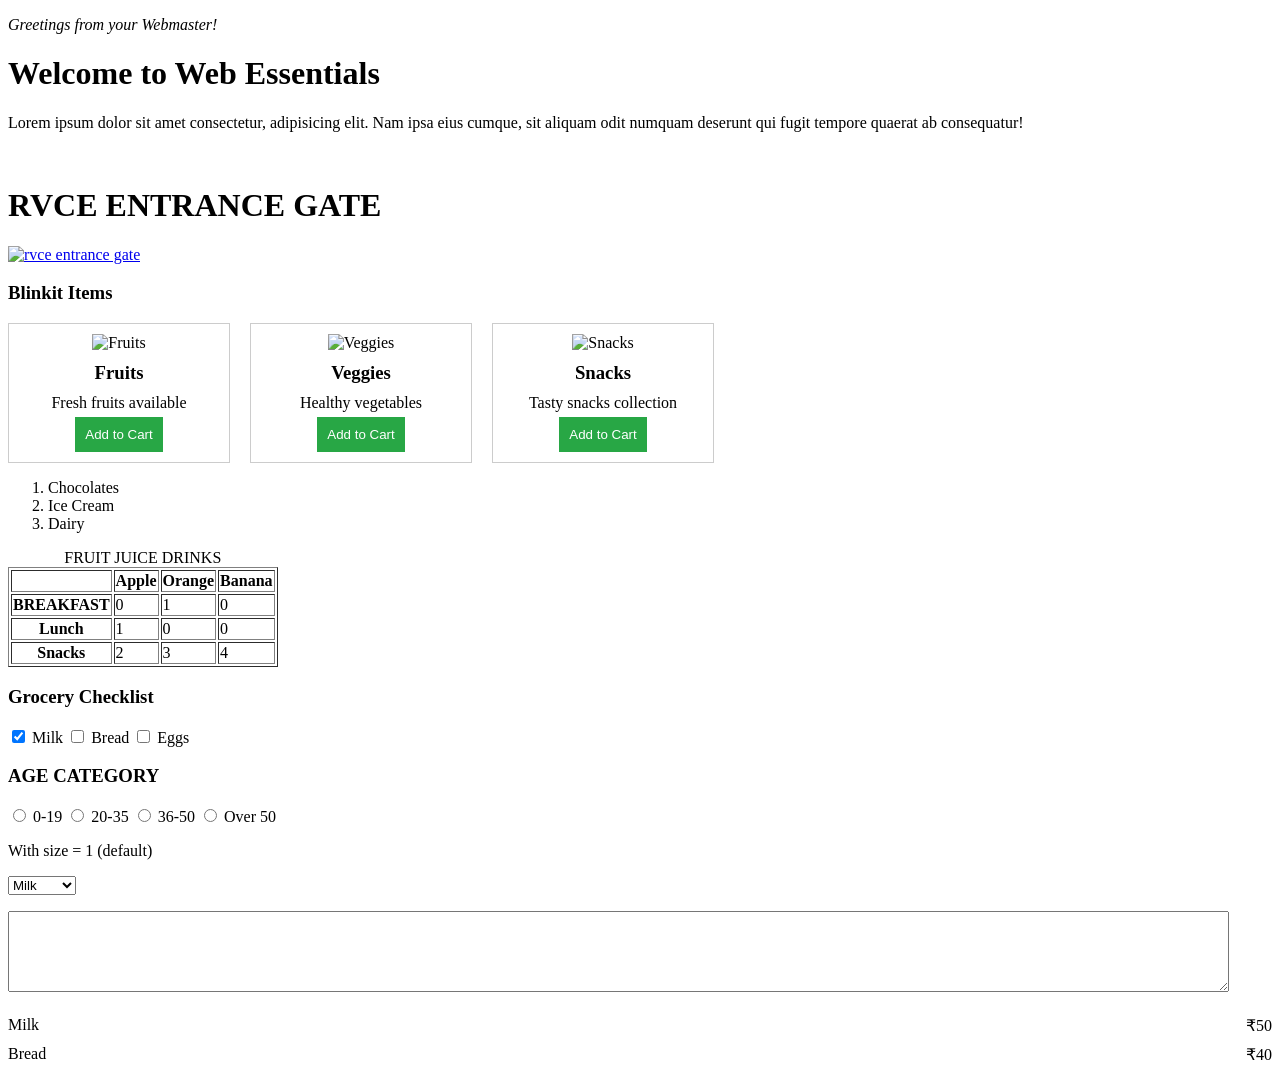
==== index.html @ 0eb3ab7f "first commit" ====
<!DOCTYPE html>
<html xmlns="https://www.w3.org/1999/xhtml">
<head>
    <title>Our first document</title>
    <link rel="stylesheet" href="style.css">
</head>

<body>

    <p><i>Greetings from your Webmaster!</i></p>

    <h1>Welcome to Web Essentials</h1>

    <p>
        Lorem ipsum dolor sit amet consectetur, adipisicing elit. Nam ipsa eius cumque,
        sit aliquam odit numquam deserunt qui fugit tempore quaerat ab consequatur!
    </p>

    <br>

    <h1>RVCE ENTRANCE GATE</h1>

    <a href="https://www.google.com/" target="_blank">
        <img src="rvce entrance pic.jpg"
             alt="rvce entrance gate"
             height="200">
    </a>

    <h3>Blinkit Items</h3>

    <!-- Added classes here -->
    <div class="groceries">

        <div class="grocery-item">
            <img src="apple.jpg" alt="Fruits">
            <h3>Fruits</h3>
            <p>Fresh fruits available</p>
            <button>Add to Cart</button>
        </div>

        <div class="grocery-item">
            <img src="vegetables.jpg" alt="Veggies">
            <h3>Veggies</h3>
            <p>Healthy vegetables</p>
            <button>Add to Cart</button>
        </div>

        <div class="grocery-item">
            <img src="snacks.jpg" alt="Snacks">
            <h3>Snacks</h3>
            <p>Tasty snacks collection</p>
            <button>Add to Cart</button>
        </div>

    </div>

    <ol>
        <li>Chocolates</li>
        <li>Ice Cream</li>
        <li>Dairy</li>
    </ol>

    <table border="1">

        <caption>FRUIT JUICE DRINKS</caption>

        <tr>
            <th></th>
            <th>Apple</th>
            <th>Orange</th>
            <th>Banana</th>
        </tr>

        <tr>
            <th>BREAKFAST</th>
            <td>0</td>
            <td>1</td>
            <td>0</td>
        </tr>

        <tr>
            <th>Lunch</th>
            <td>1</td>
            <td>0</td>
            <td>0</td>
        </tr>

        <tr>
            <th>Snacks</th>
            <td>2</td>
            <td>3</td>
            <td>4</td>
        </tr>

    </table>

    <h3>Grocery Checklist</h3>

    <form action="">
        <p>
            <input type="checkbox" name="groceries" value="milk" checked> Milk
            <input type="checkbox" name="groceries" value="bread"> Bread
            <input type="checkbox" name="groceries" value="eggs"> Eggs
        </p>
    </form>

    <h3>AGE CATEGORY</h3>

    <form action="">
        <p>
            <input type="radio" name="age" value="under20"> 0-19
            <input type="radio" name="age" value="20-35"> 20-35
            <input type="radio" name="age" value="36-50"> 36-50
            <input type="radio" name="age" value="over50"> Over 50
        </p>
    </form>

    <form action="">
        <p>
            With size = 1 (default)
        </p>

        <select name="groceries">
            <option>Milk</option>
            <option>Bread</option>
            <option>Eggs</option>
            <option>Cheese</option>
        </select>
    </form>

    <form action="">
        <p>
            <textarea name="aspirants" rows="5" cols="150"></textarea>
        </p>
    </form>

    <!-- Cart Section -->
    <div class="cart">
        <div class="cart-item">
            <span>Milk</span>
            <span>₹50</span>
        </div>

        <div class="cart-item">
            <span>Bread</span>
            <span>₹40</span>
        </div>
    </div>

</body>
</html>
---- style.css ----
.groceries {
  display: flex;
  flex-wrap: wrap;
  gap: 20px;
}
.grocery-item {
  border: 1px solid #ccc;
  padding: 10px;
  width: 200px;
  text-align: center;
}
.grocery-item img {
  max-width: 100%;
  height: auto;
}
.grocery-item h3 {
  margin: 10px 0;
}
.grocery-item p {
  margin: 5px 0;
}
.grocery-item button {
  background-color: #28a745;
  color: white;
  border: none;
  padding: 10px;
  cursor: pointer;
}
.grocery-item button:hover {
  background-color: #218838;
}
.cart {
  margin-top: 20px;
}
.cart-item {
  display: flex;
  justify-content: space-between;
  margin-bottom: 10px;
}
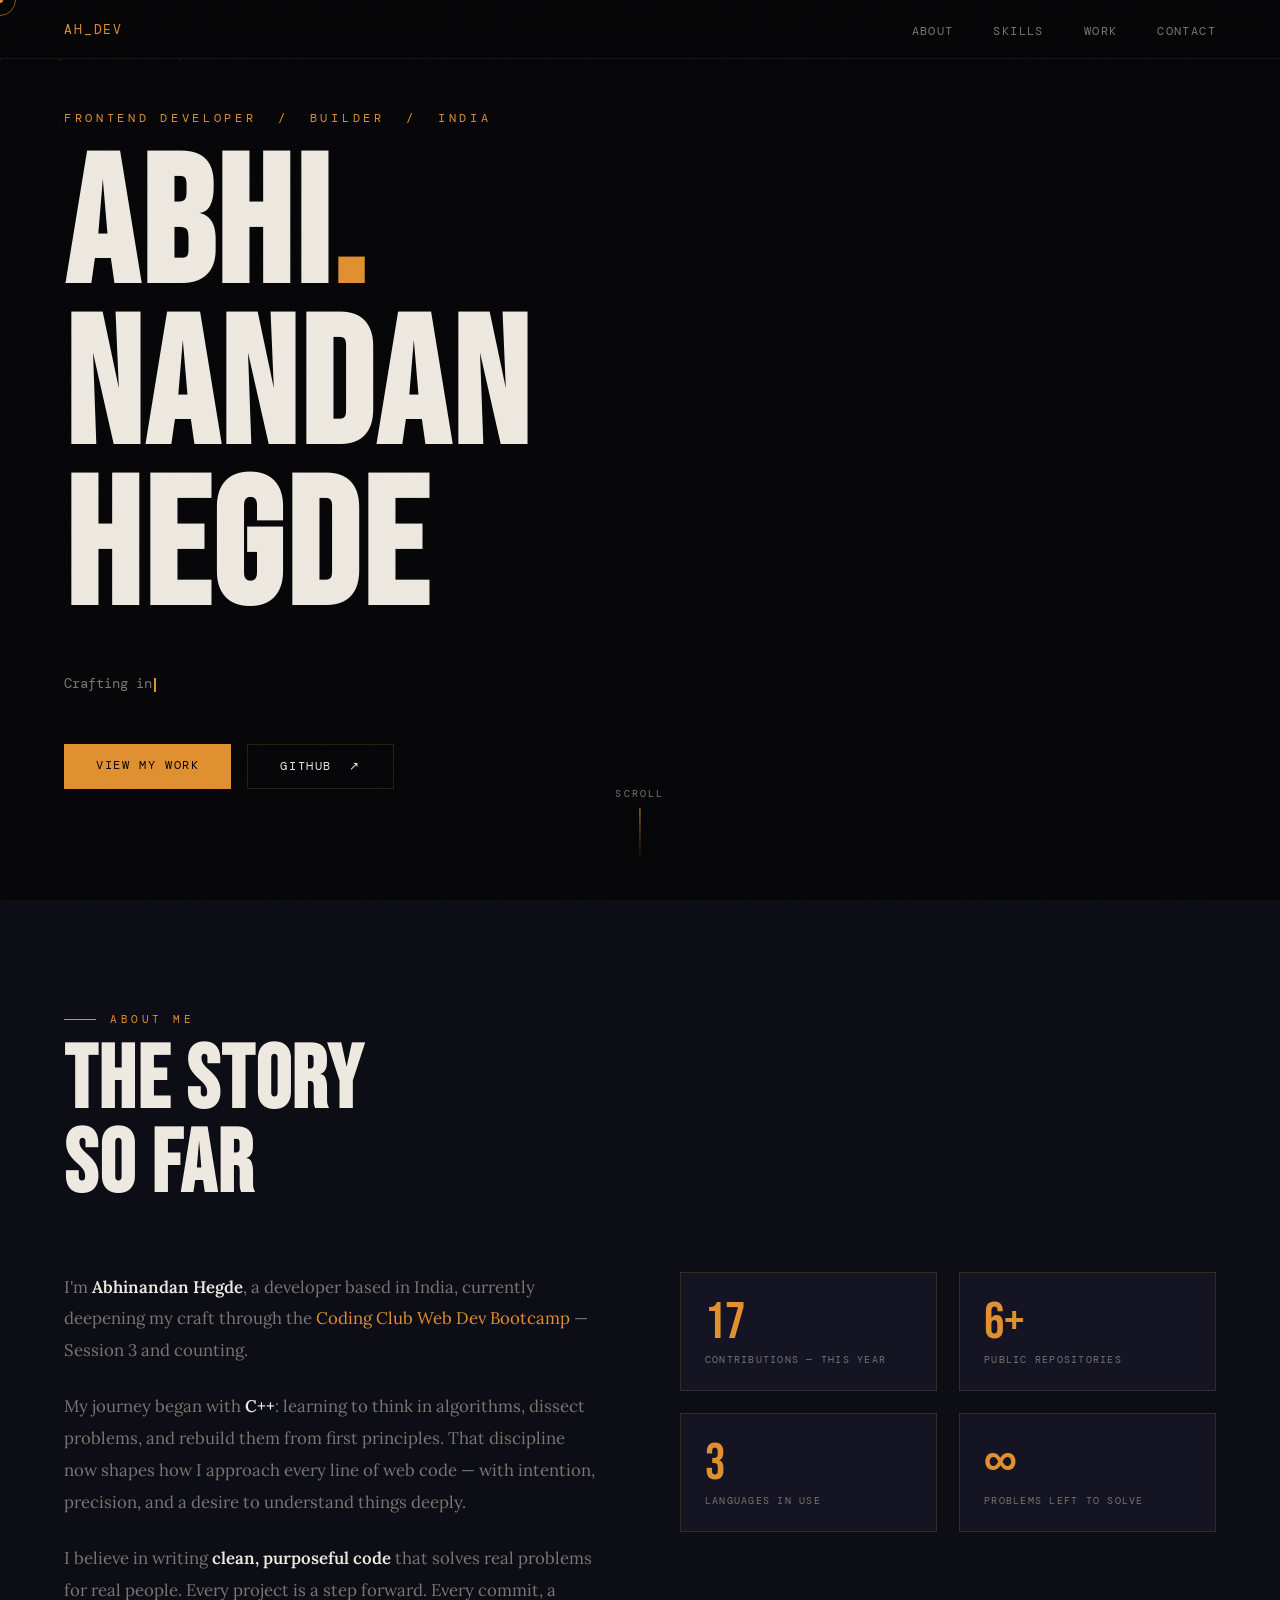
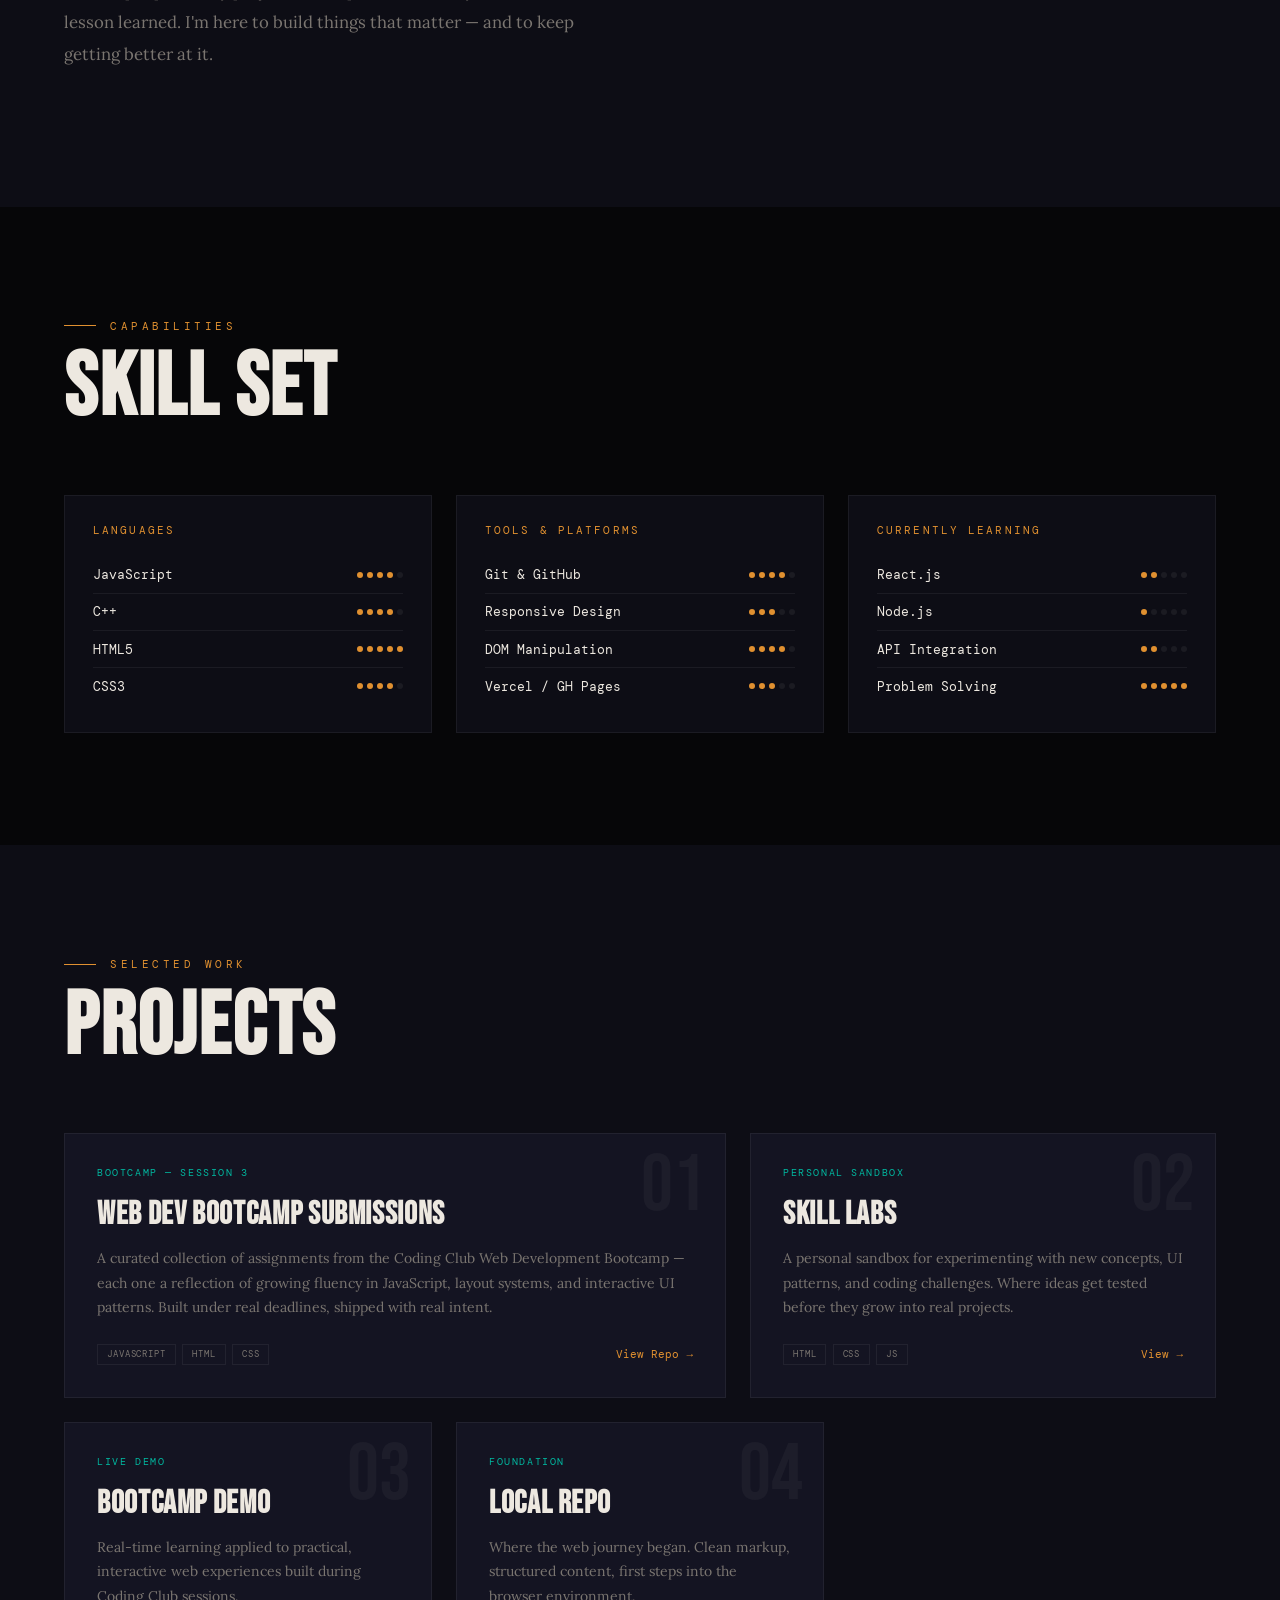
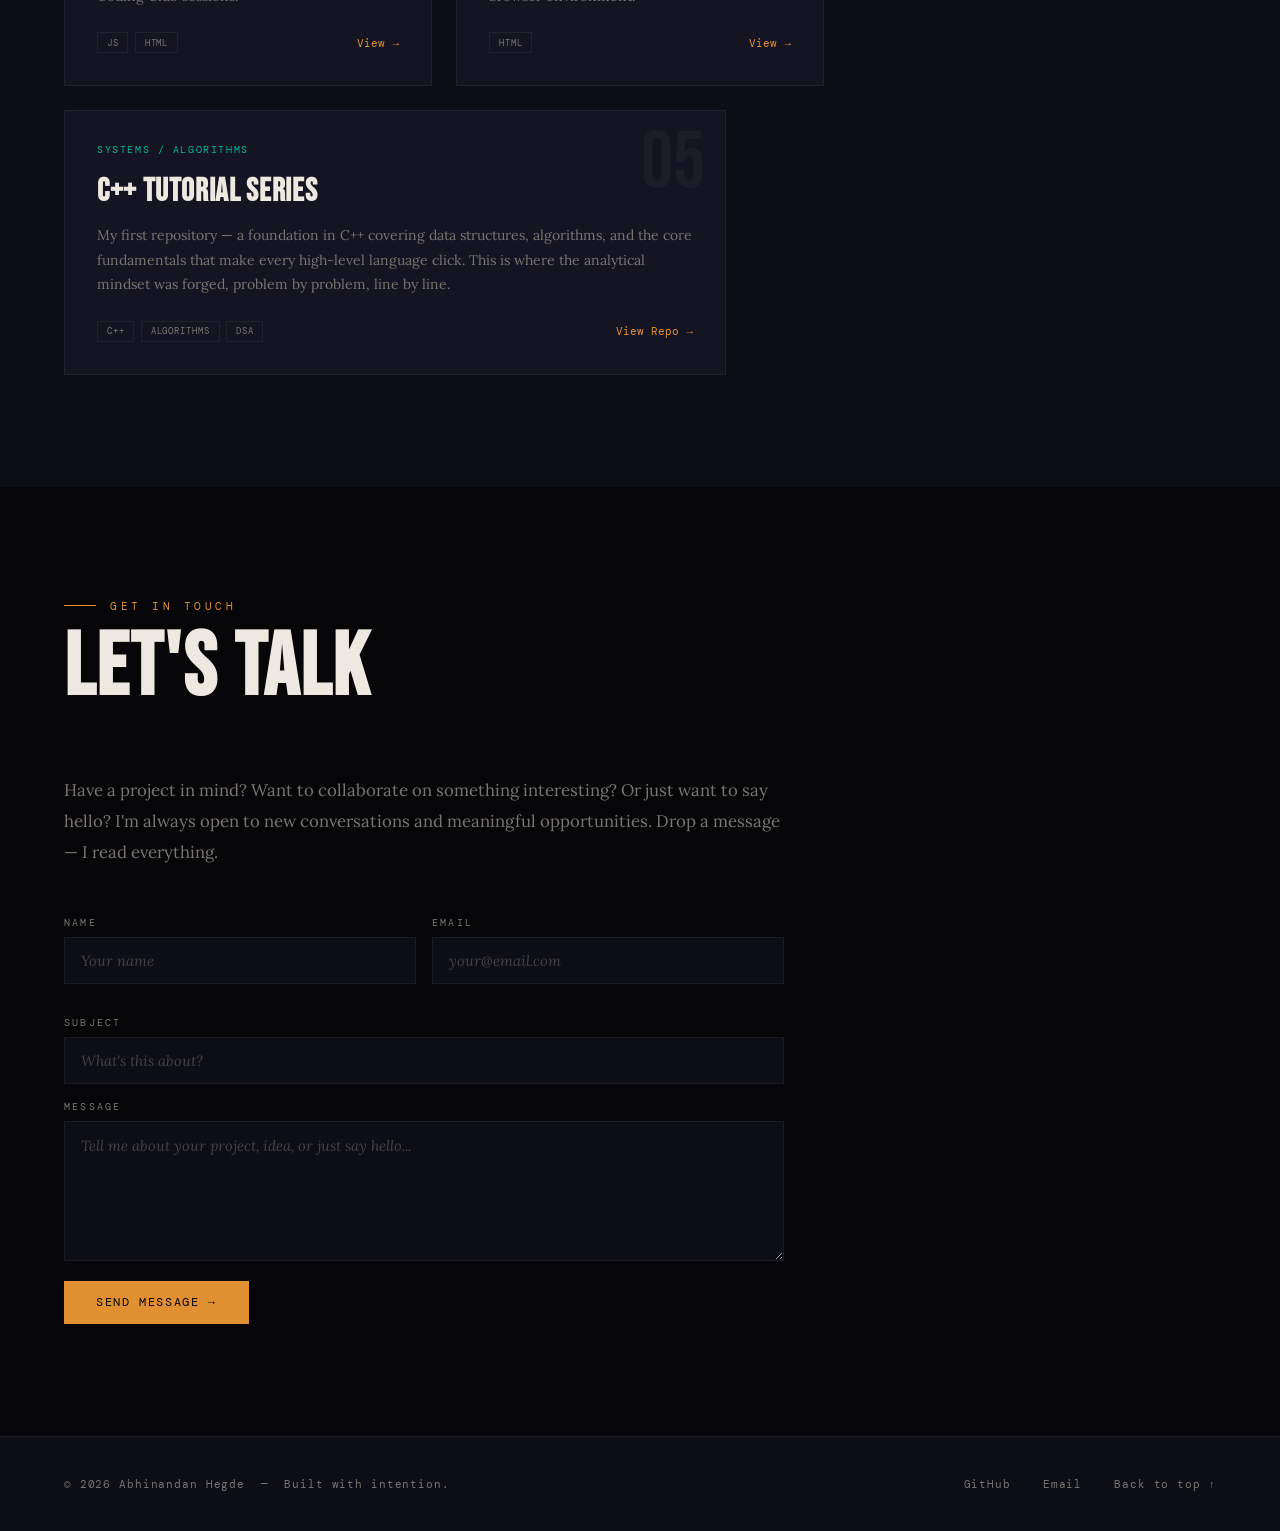
==== commit 93bf9dff: "Rename portfolio.html to index.html" ====
--- a/index.html
+++ b/index.html
@@ -1,151 +1,869 @@
 <!DOCTYPE html>
-<html xmlns="https://www.w3.org/1999/xhtml">
+<html lang="en">
 <head>
-    <title>Our first document</title>
-    <link rel="stylesheet" href="style.css">
+  <meta charset="UTF-8">
+  <meta name="viewport" content="width=device-width, initial-scale=1.0">
+  <title>Abhinandan Hegde — Developer</title>
+  <meta name="description" content="Frontend developer crafting clean, intentional web experiences.">
+  <link rel="preconnect" href="https://fonts.googleapis.com">
+  <link href="https://fonts.googleapis.com/css2?family=Bebas+Neue&family=DM+Mono:ital,wght@0,300;0,400;0,500;1,300&family=Lora:ital,wght@0,400;0,600;1,400&display=swap" rel="stylesheet">
+  <style>
+    *, *::before, *::after { margin: 0; padding: 0; box-sizing: border-box; }
+
+    :root {
+      --bg:     #060608;
+      --bg2:    #0D0D15;
+      --bg3:    #141422;
+      --gold:   #E09030;
+      --gold-d: rgba(224,144,48,0.12);
+      --teal:   #00B8A0;
+      --text:   #EDE8E0;
+      --muted:  #7A7570;
+      --bdr:    rgba(224,144,48,0.18);
+      --bdrs:   rgba(255,255,255,0.06);
+    }
+
+    html { scroll-behavior: smooth; }
+
+    body {
+      background: var(--bg);
+      color: var(--text);
+      font-family: 'Lora', Georgia, serif;
+      overflow-x: hidden;
+      cursor: none;
+    }
+
+    /* ─── CURSOR ─────────────────────────────── */
+    #cd {
+      width: 6px; height: 6px;
+      background: var(--gold);
+      border-radius: 50%;
+      position: fixed;
+      pointer-events: none;
+      z-index: 9999;
+      transform: translate(-50%,-50%);
+    }
+    #cr {
+      width: 32px; height: 32px;
+      border: 1px solid rgba(224,144,48,.6);
+      border-radius: 50%;
+      position: fixed;
+      pointer-events: none;
+      z-index: 9998;
+      transform: translate(-50%,-50%);
+      transition: width .2s, height .2s, border-color .2s;
+    }
+
+    /* ─── NAV ────────────────────────────────── */
+    nav {
+      position: fixed;
+      inset: 0 0 auto;
+      z-index: 200;
+      padding: 1.2rem 4rem;
+      display: flex;
+      justify-content: space-between;
+      align-items: center;
+      backdrop-filter: blur(16px);
+      -webkit-backdrop-filter: blur(16px);
+      background: rgba(6,6,8,.72);
+      border-bottom: 1px solid var(--bdrs);
+    }
+    .nav-logo {
+      font-family: 'DM Mono', monospace;
+      font-size: .82rem;
+      letter-spacing: .14em;
+      color: var(--gold);
+      text-decoration: none;
+    }
+    .nav-links { display: flex; gap: 2.5rem; list-style: none; }
+    .nav-links a {
+      font-family: 'DM Mono', monospace;
+      font-size: .72rem;
+      letter-spacing: .12em;
+      color: var(--muted);
+      text-decoration: none;
+      text-transform: uppercase;
+      transition: color .2s;
+    }
+    .nav-links a:hover { color: var(--text); }
+
+    /* ─── HERO ───────────────────────────────── */
+    #hero {
+      position: relative;
+      height: 100vh;
+      display: flex;
+      flex-direction: column;
+      justify-content: center;
+      padding: 0 4rem;
+      overflow: hidden;
+    }
+    #hc {
+      position: absolute;
+      inset: 0;
+      opacity: .45;
+    }
+    .h-eye {
+      font-family: 'DM Mono', monospace;
+      font-size: .72rem;
+      letter-spacing: .32em;
+      color: var(--gold);
+      text-transform: uppercase;
+      margin-bottom: 1.4rem;
+      opacity: 0;
+      animation: fu .8s ease .3s forwards;
+      position: relative; z-index: 2;
+    }
+    .h-title {
+      font-family: 'Bebas Neue', sans-serif;
+      font-size: clamp(5rem, 14vw, 12rem);
+      line-height: .9;
+      letter-spacing: .02em;
+      color: var(--text);
+      position: relative; z-index: 2;
+      opacity: 0;
+      animation: fu .9s ease .5s forwards;
+    }
+    .h-title .ac { color: var(--gold); }
+    .h-sub {
+      margin-top: 2.4rem;
+      font-family: 'DM Mono', monospace;
+      font-size: .88rem;
+      color: var(--muted);
+      max-width: 520px;
+      line-height: 1.8;
+      position: relative; z-index: 2;
+      min-height: 1.8em;
+      opacity: 0;
+      animation: fu .9s ease .7s forwards;
+    }
+    .cb {
+      display: inline-block;
+      width: 2px; height: 1em;
+      background: var(--gold);
+      margin-left: 2px;
+      vertical-align: text-bottom;
+      animation: blink 1s step-end infinite;
+    }
+    .h-cta {
+      margin-top: 3rem;
+      display: flex;
+      gap: 1rem;
+      position: relative; z-index: 2;
+      opacity: 0;
+      animation: fu .9s ease .9s forwards;
+    }
+    .btn-p {
+      font-family: 'DM Mono', monospace;
+      font-size: .72rem;
+      letter-spacing: .14em;
+      text-transform: uppercase;
+      color: var(--bg);
+      background: var(--gold);
+      border: none;
+      padding: .85rem 2rem;
+      text-decoration: none;
+      display: inline-block;
+      transition: transform .2s, box-shadow .2s;
+    }
+    .btn-p:hover { transform: translateY(-3px); box-shadow: 0 10px 32px rgba(224,144,48,.38); }
+    .btn-g {
+      font-family: 'DM Mono', monospace;
+      font-size: .72rem;
+      letter-spacing: .14em;
+      text-transform: uppercase;
+      color: var(--text);
+      background: transparent;
+      border: 1px solid var(--bdr);
+      padding: .85rem 2rem;
+      text-decoration: none;
+      display: inline-block;
+      transition: border-color .2s, color .2s;
+    }
+    .btn-g:hover { border-color: rgba(224,144,48,.55); color: var(--gold); }
+    .h-scroll {
+      position: absolute;
+      bottom: 2.5rem;
+      left: 50%;
+      transform: translateX(-50%);
+      display: flex;
+      flex-direction: column;
+      align-items: center;
+      gap: .5rem;
+      opacity: 0;
+      animation: fi 1s ease 1.4s forwards;
+    }
+    .h-scroll span {
+      font-family: 'DM Mono', monospace;
+      font-size: .62rem;
+      letter-spacing: .22em;
+      color: var(--muted);
+      text-transform: uppercase;
+    }
+    .h-line {
+      width: 1px; height: 52px;
+      background: linear-gradient(to bottom, var(--gold), transparent);
+      animation: sline 1.6s ease-in-out infinite;
+    }
+
+    /* ─── SECTIONS ───────────────────────────── */
+    section { padding: 7rem 4rem; position: relative; }
+    .s-lbl {
+      font-family: 'DM Mono', monospace;
+      font-size: .68rem;
+      letter-spacing: .32em;
+      color: var(--gold);
+      text-transform: uppercase;
+      margin-bottom: .9rem;
+      display: flex;
+      align-items: center;
+      gap: .9rem;
+    }
+    .s-lbl::before {
+      content: '';
+      display: block;
+      width: 2rem; height: 1px;
+      background: var(--gold);
+    }
+    .s-title {
+      font-family: 'Bebas Neue', sans-serif;
+      font-size: clamp(3rem, 7vw, 5.5rem);
+      line-height: .95;
+      letter-spacing: .02em;
+      color: var(--text);
+      margin-bottom: 4rem;
+    }
+
+    /* ─── ABOUT ──────────────────────────────── */
+    #about { background: var(--bg2); }
+    .ag {
+      display: grid;
+      grid-template-columns: 1fr 1fr;
+      gap: 5rem;
+      align-items: start;
+    }
+    .at p {
+      font-size: 1.05rem;
+      line-height: 1.9;
+      color: var(--muted);
+      margin-bottom: 1.5rem;
+    }
+    .at strong { color: var(--text); font-weight: 600; }
+    .at em { color: var(--gold); font-style: normal; }
+    .ast {
+      display: grid;
+      grid-template-columns: 1fr 1fr;
+      gap: 1.4rem;
+    }
+    .sc {
+      background: var(--bg3);
+      border: 1px solid var(--bdr);
+      padding: 1.5rem;
+      position: relative;
+      overflow: hidden;
+      transition: border-color .3s, transform .3s, box-shadow .3s;
+    }
+    .sc::after {
+      content: '';
+      position: absolute;
+      inset: 0;
+      background: linear-gradient(135deg, var(--gold-d), transparent);
+      opacity: 0;
+      transition: opacity .3s;
+    }
+    .sc:hover {
+      border-color: rgba(224,144,48,.5);
+      transform: translateY(-4px);
+      box-shadow: 0 16px 48px rgba(0,0,0,.45), 0 0 0 1px rgba(224,144,48,.08);
+    }
+    .sc:hover::after { opacity: 1; }
+    .sn {
+      font-family: 'Bebas Neue', sans-serif;
+      font-size: 3.2rem;
+      color: var(--gold);
+      line-height: 1;
+      position: relative; z-index: 1;
+    }
+    .sl {
+      font-family: 'DM Mono', monospace;
+      font-size: .65rem;
+      letter-spacing: .12em;
+      color: var(--muted);
+      text-transform: uppercase;
+      margin-top: .3rem;
+      position: relative; z-index: 1;
+    }
+
+    /* ─── SKILLS ─────────────────────────────── */
+    #skills { background: var(--bg); }
+    .skc {
+      display: grid;
+      grid-template-columns: repeat(auto-fit, minmax(260px, 1fr));
+      gap: 1.5rem;
+    }
+    .skg {
+      background: var(--bg2);
+      border: 1px solid var(--bdrs);
+      padding: 1.75rem;
+      transition: border-color .3s;
+    }
+    .skg:hover { border-color: var(--bdr); }
+    .skg-t {
+      font-family: 'DM Mono', monospace;
+      font-size: .66rem;
+      letter-spacing: .2em;
+      color: var(--gold);
+      text-transform: uppercase;
+      margin-bottom: 1.25rem;
+    }
+    .ski {
+      display: flex;
+      justify-content: space-between;
+      align-items: center;
+      padding: .6rem 0;
+      border-bottom: 1px solid var(--bdrs);
+    }
+    .ski:last-child { border-bottom: none; }
+    .sk-n {
+      font-family: 'DM Mono', monospace;
+      font-size: .82rem;
+      color: var(--text);
+    }
+    .sk-d { display: flex; gap: 4px; }
+    .d { width: 6px; height: 6px; border-radius: 50%; background: var(--bdrs); }
+    .d.on { background: var(--gold); }
+
+    /* ─── PROJECTS ───────────────────────────── */
+    #projects { background: var(--bg2); }
+    .pg {
+      display: grid;
+      grid-template-columns: repeat(12, 1fr);
+      gap: 1.5rem;
+    }
+    .pc {
+      background: var(--bg3);
+      border: 1px solid var(--bdrs);
+      padding: 2rem;
+      position: relative;
+      overflow: hidden;
+      transition: border-color .3s, transform .3s, box-shadow .3s;
+      text-decoration: none;
+      display: block;
+      color: inherit;
+    }
+    .pc::before {
+      content: '';
+      position: absolute;
+      top: 0; left: 0; right: 0;
+      height: 2px;
+      background: var(--gold);
+      transform: scaleX(0);
+      transform-origin: left;
+      transition: transform .4s ease;
+    }
+    .pc:hover::before { transform: scaleX(1); }
+    .pc:hover {
+      border-color: var(--bdr);
+      transform: translateY(-5px);
+      box-shadow: 0 24px 64px rgba(0,0,0,.55),
+                  -3px 0 0 0 rgba(224,144,48,.07),
+                   3px 0 0 0 rgba(224,144,48,.07);
+    }
+    .pc.lg { grid-column: span 7; }
+    .pc.md { grid-column: span 5; }
+    .pc.sm { grid-column: span 4; }
+    .pc-n {
+      font-family: 'Bebas Neue', sans-serif;
+      font-size: 5rem;
+      color: rgba(255,255,255,.04);
+      line-height: 1;
+      position: absolute;
+      top: .75rem; right: 1.25rem;
+      transition: color .3s;
+      user-select: none;
+    }
+    .pc:hover .pc-n { color: rgba(224,144,48,.07); }
+    .pc-tag {
+      font-family: 'DM Mono', monospace;
+      font-size: .62rem;
+      letter-spacing: .16em;
+      color: var(--teal);
+      text-transform: uppercase;
+      margin-bottom: 1rem;
+    }
+    .pc-title {
+      font-family: 'Bebas Neue', sans-serif;
+      font-size: 2rem;
+      letter-spacing: .02em;
+      color: var(--text);
+      margin-bottom: .75rem;
+    }
+    .pc-desc {
+      font-size: .875rem;
+      line-height: 1.75;
+      color: var(--muted);
+      margin-bottom: 1.5rem;
+    }
+    .pc-foot {
+      display: flex;
+      justify-content: space-between;
+      align-items: center;
+      flex-wrap: wrap;
+      gap: .5rem;
+    }
+    .pc-tech { display: flex; gap: .4rem; flex-wrap: wrap; }
+    .tp {
+      font-family: 'DM Mono', monospace;
+      font-size: .58rem;
+      letter-spacing: .1em;
+      padding: .22rem .55rem;
+      border: 1px solid var(--bdrs);
+      color: var(--muted);
+      text-transform: uppercase;
+    }
+    .pc-lnk {
+      font-family: 'DM Mono', monospace;
+      font-size: .68rem;
+      color: var(--gold);
+      display: flex;
+      align-items: center;
+      gap: .3rem;
+      text-decoration: none;
+      transition: gap .2s;
+    }
+    .pc-lnk:hover { gap: .6rem; }
+
+    /* ─── CONTACT ────────────────────────────── */
+    #contact { background: var(--bg); }
+    .cw { max-width: 720px; }
+    .c-intro {
+      font-size: 1.05rem;
+      line-height: 1.85;
+      color: var(--muted);
+      margin-bottom: 3rem;
+    }
+    .fr {
+      display: grid;
+      grid-template-columns: 1fr 1fr;
+      gap: 1rem;
+      margin-bottom: 1rem;
+    }
+    .fg { margin-bottom: 1rem; }
+    .fg label {
+      display: block;
+      font-family: 'DM Mono', monospace;
+      font-size: .62rem;
+      letter-spacing: .22em;
+      color: var(--muted);
+      text-transform: uppercase;
+      margin-bottom: .5rem;
+    }
+    .fg input,
+    .fg textarea {
+      width: 100%;
+      background: var(--bg2);
+      border: 1px solid var(--bdrs);
+      color: var(--text);
+      font-family: 'Lora', serif;
+      font-size: .92rem;
+      padding: .82rem 1rem;
+      outline: none;
+      transition: border-color .2s;
+    }
+    .fg textarea { resize: vertical; min-height: 140px; }
+    .fg input:focus,
+    .fg textarea:focus { border-color: rgba(224,144,48,.5); }
+    .fg input::placeholder,
+    .fg textarea::placeholder { color: var(--muted); opacity: .5; font-style: italic; }
+
+    /* ─── FOOTER ─────────────────────────────── */
+    footer {
+      background: var(--bg2);
+      border-top: 1px solid var(--bdrs);
+      padding: 2.5rem 4rem;
+      display: flex;
+      justify-content: space-between;
+      align-items: center;
+    }
+    .ft {
+      font-family: 'DM Mono', monospace;
+      font-size: .68rem;
+      color: var(--muted);
+      letter-spacing: .08em;
+    }
+    .fl { display: flex; gap: 2rem; }
+    .fl a {
+      font-family: 'DM Mono', monospace;
+      font-size: .68rem;
+      color: var(--muted);
+      text-decoration: none;
+      letter-spacing: .08em;
+      transition: color .2s;
+    }
+    .fl a:hover { color: var(--gold); }
+
+    /* ─── GRAIN OVERLAY ──────────────────────── */
+    body::after {
+      content: '';
+      position: fixed;
+      inset: 0;
+      pointer-events: none;
+      z-index: 9990;
+      opacity: .28;
+      background-image: url("data:image/svg+xml,%3Csvg xmlns='http://www.w3.org/2000/svg' width='300' height='300'%3E%3Cfilter id='n'%3E%3CfeTurbulence type='fractalNoise' baseFrequency='.85' numOctaves='4' stitchTiles='stitch'/%3E%3C/filter%3E%3Crect width='300' height='300' filter='url(%23n)' opacity='.06'/%3E%3C/svg%3E");
+    }
+
+    /* ─── ANIMATIONS ─────────────────────────── */
+    @keyframes fu {
+      from { opacity: 0; transform: translateY(28px); }
+      to   { opacity: 1; transform: translateY(0); }
+    }
+    @keyframes fi {
+      from { opacity: 0; }
+      to   { opacity: 1; }
+    }
+    @keyframes blink { 50% { opacity: 0; } }
+    @keyframes sline {
+      0%   { transform: scaleY(0); transform-origin: top; }
+      50%  { transform: scaleY(1); transform-origin: top; }
+      51%  { transform: scaleY(1); transform-origin: bottom; }
+      100% { transform: scaleY(0); transform-origin: bottom; }
+    }
+
+    .rv {
+      opacity: 0;
+      transform: translateY(28px);
+      transition: opacity .7s ease, transform .7s ease;
+    }
+    .rv.vis { opacity: 1; transform: translateY(0); }
+
+    /* ─── DIVIDER ────────────────────────────── */
+    .div { width: 100%; height: 1px; background: var(--bdrs); }
+
+    /* ─── RESPONSIVE ─────────────────────────── */
+    @media (max-width: 900px) {
+      nav { padding: 1rem 1.5rem; }
+      .nav-links { gap: 1.5rem; }
+      section { padding: 5rem 1.5rem; }
+      #hero { padding: 0 1.5rem; }
+      .h-title { font-size: clamp(3.5rem, 11vw, 5rem); }
+      .ag { grid-template-columns: 1fr; gap: 3rem; }
+      .pg { grid-template-columns: 1fr; }
+      .pc.lg, .pc.md, .pc.sm { grid-column: span 1; }
+      .fr { grid-template-columns: 1fr; }
+      footer { flex-direction: column; gap: 1.5rem; text-align: center; }
+      #cd, #cr { display: none; }
+      body { cursor: auto; }
+    }
+  </style>
 </head>
-
 <body>
 
-    <p><i>Greetings from your Webmaster!</i></p>
-
-    <h1>Welcome to Web Essentials</h1>
-
-    <p>
-        Lorem ipsum dolor sit amet consectetur, adipisicing elit. Nam ipsa eius cumque,
-        sit aliquam odit numquam deserunt qui fugit tempore quaerat ab consequatur!
+<!-- Cursor -->
+<div id="cd"></div>
+<div id="cr"></div>
+
+<!-- Nav -->
+<nav>
+  <a href="#hero" class="nav-logo">AH_DEV</a>
+  <ul class="nav-links">
+    <li><a href="#about">About</a></li>
+    <li><a href="#skills">Skills</a></li>
+    <li><a href="#projects">Work</a></li>
+    <li><a href="#contact">Contact</a></li>
+  </ul>
+</nav>
+
+<!-- Hero -->
+<section id="hero">
+  <canvas id="hc"></canvas>
+  <div class="h-eye">Frontend Developer &nbsp;/&nbsp; Builder &nbsp;/&nbsp; India</div>
+  <h1 class="h-title">ABHI<span class="ac">.</span><br>NANDAN<br>HEGDE</h1>
+  <p class="h-sub" id="hs"><span class="cb"></span></p>
+  <div class="h-cta">
+    <a href="#projects" class="btn-p">View My Work</a>
+    <a href="https://github.com/abhinandanhegde" target="_blank" rel="noopener" class="btn-g">GitHub &nbsp;↗</a>
+  </div>
+  <div class="h-scroll">
+    <span>Scroll</span>
+    <div class="h-line"></div>
+  </div>
+</section>
+
+<!-- About -->
+<section id="about">
+  <div class="s-lbl">About Me</div>
+  <h2 class="s-title rv">THE STORY<br>SO FAR</h2>
+  <div class="ag">
+    <div class="at rv">
+      <p>I'm <strong>Abhinandan Hegde</strong>, a developer based in India, currently deepening my craft through the <em>Coding Club Web Dev Bootcamp</em> — Session 3 and counting.</p>
+      <p>My journey began with <strong>C++</strong>: learning to think in algorithms, dissect problems, and rebuild them from first principles. That discipline now shapes how I approach every line of web code — with intention, precision, and a desire to understand things deeply.</p>
+      <p>I believe in writing <strong>clean, purposeful code</strong> that solves real problems for real people. Every project is a step forward. Every commit, a lesson learned. I'm here to build things that matter — and to keep getting better at it.</p>
+    </div>
+    <div class="ast rv">
+      <div class="sc">
+        <div class="sn">17</div>
+        <div class="sl">Contributions — this year</div>
+      </div>
+      <div class="sc">
+        <div class="sn">6+</div>
+        <div class="sl">Public repositories</div>
+      </div>
+      <div class="sc">
+        <div class="sn">3</div>
+        <div class="sl">Languages in use</div>
+      </div>
+      <div class="sc">
+        <div class="sn">∞</div>
+        <div class="sl">Problems left to solve</div>
+      </div>
+    </div>
+  </div>
+</section>
+
+<!-- Skills -->
+<section id="skills">
+  <div class="s-lbl">Capabilities</div>
+  <h2 class="s-title rv">SKILL SET</h2>
+  <div class="skc">
+    <div class="skg rv">
+      <div class="skg-t">Languages</div>
+      <div class="ski"><span class="sk-n">JavaScript</span><div class="sk-d"><div class="d on"></div><div class="d on"></div><div class="d on"></div><div class="d on"></div><div class="d"></div></div></div>
+      <div class="ski"><span class="sk-n">C++</span><div class="sk-d"><div class="d on"></div><div class="d on"></div><div class="d on"></div><div class="d on"></div><div class="d"></div></div></div>
+      <div class="ski"><span class="sk-n">HTML5</span><div class="sk-d"><div class="d on"></div><div class="d on"></div><div class="d on"></div><div class="d on"></div><div class="d on"></div></div></div>
+      <div class="ski"><span class="sk-n">CSS3</span><div class="sk-d"><div class="d on"></div><div class="d on"></div><div class="d on"></div><div class="d on"></div><div class="d"></div></div></div>
+    </div>
+    <div class="skg rv">
+      <div class="skg-t">Tools &amp; Platforms</div>
+      <div class="ski"><span class="sk-n">Git &amp; GitHub</span><div class="sk-d"><div class="d on"></div><div class="d on"></div><div class="d on"></div><div class="d on"></div><div class="d"></div></div></div>
+      <div class="ski"><span class="sk-n">Responsive Design</span><div class="sk-d"><div class="d on"></div><div class="d on"></div><div class="d on"></div><div class="d"></div><div class="d"></div></div></div>
+      <div class="ski"><span class="sk-n">DOM Manipulation</span><div class="sk-d"><div class="d on"></div><div class="d on"></div><div class="d on"></div><div class="d on"></div><div class="d"></div></div></div>
+      <div class="ski"><span class="sk-n">Vercel / GH Pages</span><div class="sk-d"><div class="d on"></div><div class="d on"></div><div class="d on"></div><div class="d"></div><div class="d"></div></div></div>
+    </div>
+    <div class="skg rv">
+      <div class="skg-t">Currently Learning</div>
+      <div class="ski"><span class="sk-n">React.js</span><div class="sk-d"><div class="d on"></div><div class="d on"></div><div class="d"></div><div class="d"></div><div class="d"></div></div></div>
+      <div class="ski"><span class="sk-n">Node.js</span><div class="sk-d"><div class="d on"></div><div class="d"></div><div class="d"></div><div class="d"></div><div class="d"></div></div></div>
+      <div class="ski"><span class="sk-n">API Integration</span><div class="sk-d"><div class="d on"></div><div class="d on"></div><div class="d"></div><div class="d"></div><div class="d"></div></div></div>
+      <div class="ski"><span class="sk-n">Problem Solving</span><div class="sk-d"><div class="d on"></div><div class="d on"></div><div class="d on"></div><div class="d on"></div><div class="d on"></div></div></div>
+    </div>
+  </div>
+</section>
+
+<!-- Projects -->
+<section id="projects">
+  <div class="s-lbl">Selected Work</div>
+  <h2 class="s-title rv">PROJECTS</h2>
+  <div class="pg">
+
+    <a href="https://github.com/abhinandanhegde/CC-Web-Dev-Bootcamp-Submission" target="_blank" rel="noopener" class="pc lg rv">
+      <div class="pc-n">01</div>
+      <div class="pc-tag">Bootcamp — Session 3</div>
+      <h3 class="pc-title">WEB DEV BOOTCAMP SUBMISSIONS</h3>
+      <p class="pc-desc">A curated collection of assignments from the Coding Club Web Development Bootcamp — each one a reflection of growing fluency in JavaScript, layout systems, and interactive UI patterns. Built under real deadlines, shipped with real intent.</p>
+      <div class="pc-foot">
+        <div class="pc-tech">
+          <span class="tp">JavaScript</span><span class="tp">HTML</span><span class="tp">CSS</span>
+        </div>
+        <span class="pc-lnk">View Repo →</span>
+      </div>
+    </a>
+
+    <a href="https://github.com/abhinandanhegde/skilllabs" target="_blank" rel="noopener" class="pc md rv">
+      <div class="pc-n">02</div>
+      <div class="pc-tag">Personal Sandbox</div>
+      <h3 class="pc-title">SKILL LABS</h3>
+      <p class="pc-desc">A personal sandbox for experimenting with new concepts, UI patterns, and coding challenges. Where ideas get tested before they grow into real projects.</p>
+      <div class="pc-foot">
+        <div class="pc-tech"><span class="tp">HTML</span><span class="tp">CSS</span><span class="tp">JS</span></div>
+        <span class="pc-lnk">View →</span>
+      </div>
+    </a>
+
+    <a href="https://github.com/abhinandanhegde/coding_club_bootcamp_demo" target="_blank" rel="noopener" class="pc sm rv">
+      <div class="pc-n">03</div>
+      <div class="pc-tag">Live Demo</div>
+      <h3 class="pc-title">BOOTCAMP DEMO</h3>
+      <p class="pc-desc">Real-time learning applied to practical, interactive web experiences built during Coding Club sessions.</p>
+      <div class="pc-foot">
+        <div class="pc-tech"><span class="tp">JS</span><span class="tp">HTML</span></div>
+        <span class="pc-lnk">View →</span>
+      </div>
+    </a>
+
+    <a href="https://github.com/abhinandanhegde/localrepo" target="_blank" rel="noopener" class="pc sm rv">
+      <div class="pc-n">04</div>
+      <div class="pc-tag">Foundation</div>
+      <h3 class="pc-title">LOCAL REPO</h3>
+      <p class="pc-desc">Where the web journey began. Clean markup, structured content, first steps into the browser environment.</p>
+      <div class="pc-foot">
+        <div class="pc-tech"><span class="tp">HTML</span></div>
+        <span class="pc-lnk">View →</span>
+      </div>
+    </a>
+
+    <a href="https://github.com/abhinandanhegde/Tutorial" target="_blank" rel="noopener" class="pc lg rv">
+      <div class="pc-n">05</div>
+      <div class="pc-tag">Systems / Algorithms</div>
+      <h3 class="pc-title">C++ TUTORIAL SERIES</h3>
+      <p class="pc-desc">My first repository — a foundation in C++ covering data structures, algorithms, and the core fundamentals that make every high-level language click. This is where the analytical mindset was forged, problem by problem, line by line.</p>
+      <div class="pc-foot">
+        <div class="pc-tech"><span class="tp">C++</span><span class="tp">Algorithms</span><span class="tp">DSA</span></div>
+        <span class="pc-lnk">View Repo →</span>
+      </div>
+    </a>
+
+  </div>
+</section>
+
+<!-- Contact -->
+<section id="contact">
+  <div class="s-lbl">Get In Touch</div>
+  <h2 class="s-title rv">LET'S TALK</h2>
+  <div class="cw">
+    <p class="c-intro rv">
+      Have a project in mind? Want to collaborate on something interesting? Or just want to say hello? I'm always open to new conversations and meaningful opportunities. Drop a message — I read everything.
     </p>
-
-    <br>
-
-    <h1>RVCE ENTRANCE GATE</h1>
-
-    <a href="https://www.google.com/" target="_blank">
-        <img src="rvce entrance pic.jpg"
-             alt="rvce entrance gate"
-             height="200">
-    </a>
-
-    <h3>Blinkit Items</h3>
-
-    <!-- Added classes here -->
-    <div class="groceries">
-
-        <div class="grocery-item">
-            <img src="apple.jpg" alt="Fruits">
-            <h3>Fruits</h3>
-            <p>Fresh fruits available</p>
-            <button>Add to Cart</button>
+    <form id="cf" action="https://formspree.io/f/YOUR_FORM_ID" method="POST" class="rv">
+      <div class="fr">
+        <div class="fg">
+          <label for="nm">Name</label>
+          <input type="text" id="nm" name="name" required placeholder="Your name">
         </div>
-
-        <div class="grocery-item">
-            <img src="vegetables.jpg" alt="Veggies">
-            <h3>Veggies</h3>
-            <p>Healthy vegetables</p>
-            <button>Add to Cart</button>
+        <div class="fg">
+          <label for="em">Email</label>
+          <input type="email" id="em" name="email" required placeholder="your@email.com">
         </div>
-
-        <div class="grocery-item">
-            <img src="snacks.jpg" alt="Snacks">
-            <h3>Snacks</h3>
-            <p>Tasty snacks collection</p>
-            <button>Add to Cart</button>
-        </div>
-
-    </div>
-
-    <ol>
-        <li>Chocolates</li>
-        <li>Ice Cream</li>
-        <li>Dairy</li>
-    </ol>
-
-    <table border="1">
-
-        <caption>FRUIT JUICE DRINKS</caption>
-
-        <tr>
-            <th></th>
-            <th>Apple</th>
-            <th>Orange</th>
-            <th>Banana</th>
-        </tr>
-
-        <tr>
-            <th>BREAKFAST</th>
-            <td>0</td>
-            <td>1</td>
-            <td>0</td>
-        </tr>
-
-        <tr>
-            <th>Lunch</th>
-            <td>1</td>
-            <td>0</td>
-            <td>0</td>
-        </tr>
-
-        <tr>
-            <th>Snacks</th>
-            <td>2</td>
-            <td>3</td>
-            <td>4</td>
-        </tr>
-
-    </table>
-
-    <h3>Grocery Checklist</h3>
-
-    <form action="">
-        <p>
-            <input type="checkbox" name="groceries" value="milk" checked> Milk
-            <input type="checkbox" name="groceries" value="bread"> Bread
-            <input type="checkbox" name="groceries" value="eggs"> Eggs
-        </p>
+      </div>
+      <div class="fg">
+        <label for="sb">Subject</label>
+        <input type="text" id="sb" name="subject" placeholder="What's this about?">
+      </div>
+      <div class="fg">
+        <label for="msg">Message</label>
+        <textarea id="msg" name="message" required placeholder="Tell me about your project, idea, or just say hello..."></textarea>
+      </div>
+      <button type="submit" class="btn-p" id="sbtn" style="border:none;cursor:pointer;">Send Message →</button>
     </form>
-
-    <h3>AGE CATEGORY</h3>
-
-    <form action="">
-        <p>
-            <input type="radio" name="age" value="under20"> 0-19
-            <input type="radio" name="age" value="20-35"> 20-35
-            <input type="radio" name="age" value="36-50"> 36-50
-            <input type="radio" name="age" value="over50"> Over 50
-        </p>
-    </form>
-
-    <form action="">
-        <p>
-            With size = 1 (default)
-        </p>
-
-        <select name="groceries">
-            <option>Milk</option>
-            <option>Bread</option>
-            <option>Eggs</option>
-            <option>Cheese</option>
-        </select>
-    </form>
-
-    <form action="">
-        <p>
-            <textarea name="aspirants" rows="5" cols="150"></textarea>
-        </p>
-    </form>
-
-    <!-- Cart Section -->
-    <div class="cart">
-        <div class="cart-item">
-            <span>Milk</span>
-            <span>₹50</span>
-        </div>
-
-        <div class="cart-item">
-            <span>Bread</span>
-            <span>₹40</span>
-        </div>
-    </div>
-
+  </div>
+</section>
+
+<!-- Footer -->
+<footer>
+  <span class="ft">© 2026 Abhinandan Hegde &nbsp;—&nbsp; Built with intention.</span>
+  <div class="fl">
+    <a href="https://github.com/abhinandanhegde" target="_blank" rel="noopener">GitHub</a>
+    <a href="mailto:your@email.com">Email</a>
+    <a href="#hero">Back to top ↑</a>
+  </div>
+</footer>
+
+<script>
+/* ── Cursor ─────────────────────────────────── */
+const cd = document.getElementById('cd');
+const cr = document.getElementById('cr');
+let mx=0,my=0,rx=0,ry=0;
+document.addEventListener('mousemove',e=>{
+  mx=e.clientX; my=e.clientY;
+  cd.style.left=mx+'px'; cd.style.top=my+'px';
+});
+(function loop(){
+  rx+=(mx-rx)*.12; ry+=(my-ry)*.12;
+  cr.style.left=rx+'px'; cr.style.top=ry+'px';
+  requestAnimationFrame(loop);
+})();
+document.querySelectorAll('a,button').forEach(el=>{
+  el.addEventListener('mouseenter',()=>{cr.style.width='48px';cr.style.height='48px';cr.style.borderColor='rgba(224,144,48,.9)';});
+  el.addEventListener('mouseleave',()=>{cr.style.width='32px';cr.style.height='32px';cr.style.borderColor='rgba(224,144,48,.6)';});
+});
+
+/* ── Hero Canvas ────────────────────────────── */
+const canvas=document.getElementById('hc');
+const ctx=canvas.getContext('2d');
+function resize(){canvas.width=canvas.offsetWidth;canvas.height=canvas.offsetHeight;}
+resize(); window.addEventListener('resize',resize);
+const G=60; let f=0;
+(function draw(){
+  ctx.clearRect(0,0,canvas.width,canvas.height);
+  const cols=Math.ceil(canvas.width/G)+1;
+  const rows=Math.ceil(canvas.height/G)+1;
+  for(let c=0;c<cols;c++) for(let r=0;r<rows;r++){
+    const p=Math.sin(f*.018+c*.45+r*.28)*.5+.5;
+    ctx.beginPath();
+    ctx.arc(c*G,r*G,1.5,0,Math.PI*2);
+    ctx.fillStyle=`rgba(224,144,48,${.05+p*.13})`;
+    ctx.fill();
+  }
+  for(let r=0;r<rows;r++){
+    const a=Math.sin(f*.009+r*.38)*.018+.028;
+    ctx.beginPath();ctx.moveTo(0,r*G);ctx.lineTo(canvas.width,r*G);
+    ctx.strokeStyle=`rgba(224,144,48,${a})`;ctx.lineWidth=.5;ctx.stroke();
+  }
+  f++; requestAnimationFrame(draw);
+})();
+
+/* ── Typewriter ─────────────────────────────── */
+const lines=[
+  'Crafting interfaces where code meets design.',
+  'Building clean, intentional web experiences.',
+  'Turning problems into shipped solutions.',
+  'Always learning. Always building.'
+];
+let ti=0,ci=0,del=false;
+const hs=document.getElementById('hs');
+function tw(){
+  const cur=lines[ti];
+  const blink='<span class="cb"></span>';
+  if(!del){
+    ci++;
+    hs.innerHTML=cur.slice(0,ci)+blink;
+    if(ci===cur.length){del=true;setTimeout(tw,2400);return;}
+    setTimeout(tw,44);
+  } else {
+    ci--;
+    hs.innerHTML=cur.slice(0,ci)+blink;
+    if(ci===0){del=false;ti=(ti+1)%lines.length;setTimeout(tw,380);return;}
+    setTimeout(tw,20);
+  }
+}
+setTimeout(tw,1600);
+
+/* ── Scroll Reveal ──────────────────────────── */
+const rvs=document.querySelectorAll('.rv');
+const obs=new IntersectionObserver(entries=>{
+  entries.forEach((e,i)=>{
+    if(e.isIntersecting){
+      e.target.style.transitionDelay=(i%5)*.1+'s';
+      e.target.classList.add('vis');
+      obs.unobserve(e.target);
+    }
+  });
+},{threshold:.1});
+rvs.forEach(el=>obs.observe(el));
+
+/* ── Contact Form ───────────────────────────── */
+document.getElementById('cf').addEventListener('submit',async function(e){
+  e.preventDefault();
+  const btn=document.getElementById('sbtn');
+  btn.textContent='Sending...';
+  btn.disabled=true;
+  try {
+    const res=await fetch(this.action,{
+      method:'POST',
+      body:new FormData(this),
+      headers:{'Accept':'application/json'}
+    });
+    if(res.ok){
+      btn.textContent='Message Sent ✓';
+      this.reset();
+    } else {
+      btn.textContent='Error — Try Again';
+      btn.disabled=false;
+    }
+  } catch {
+    btn.textContent='Error — Try Again';
+    btn.disabled=false;
+  }
+});
+</script>
 </body>
-</html>+</html>
